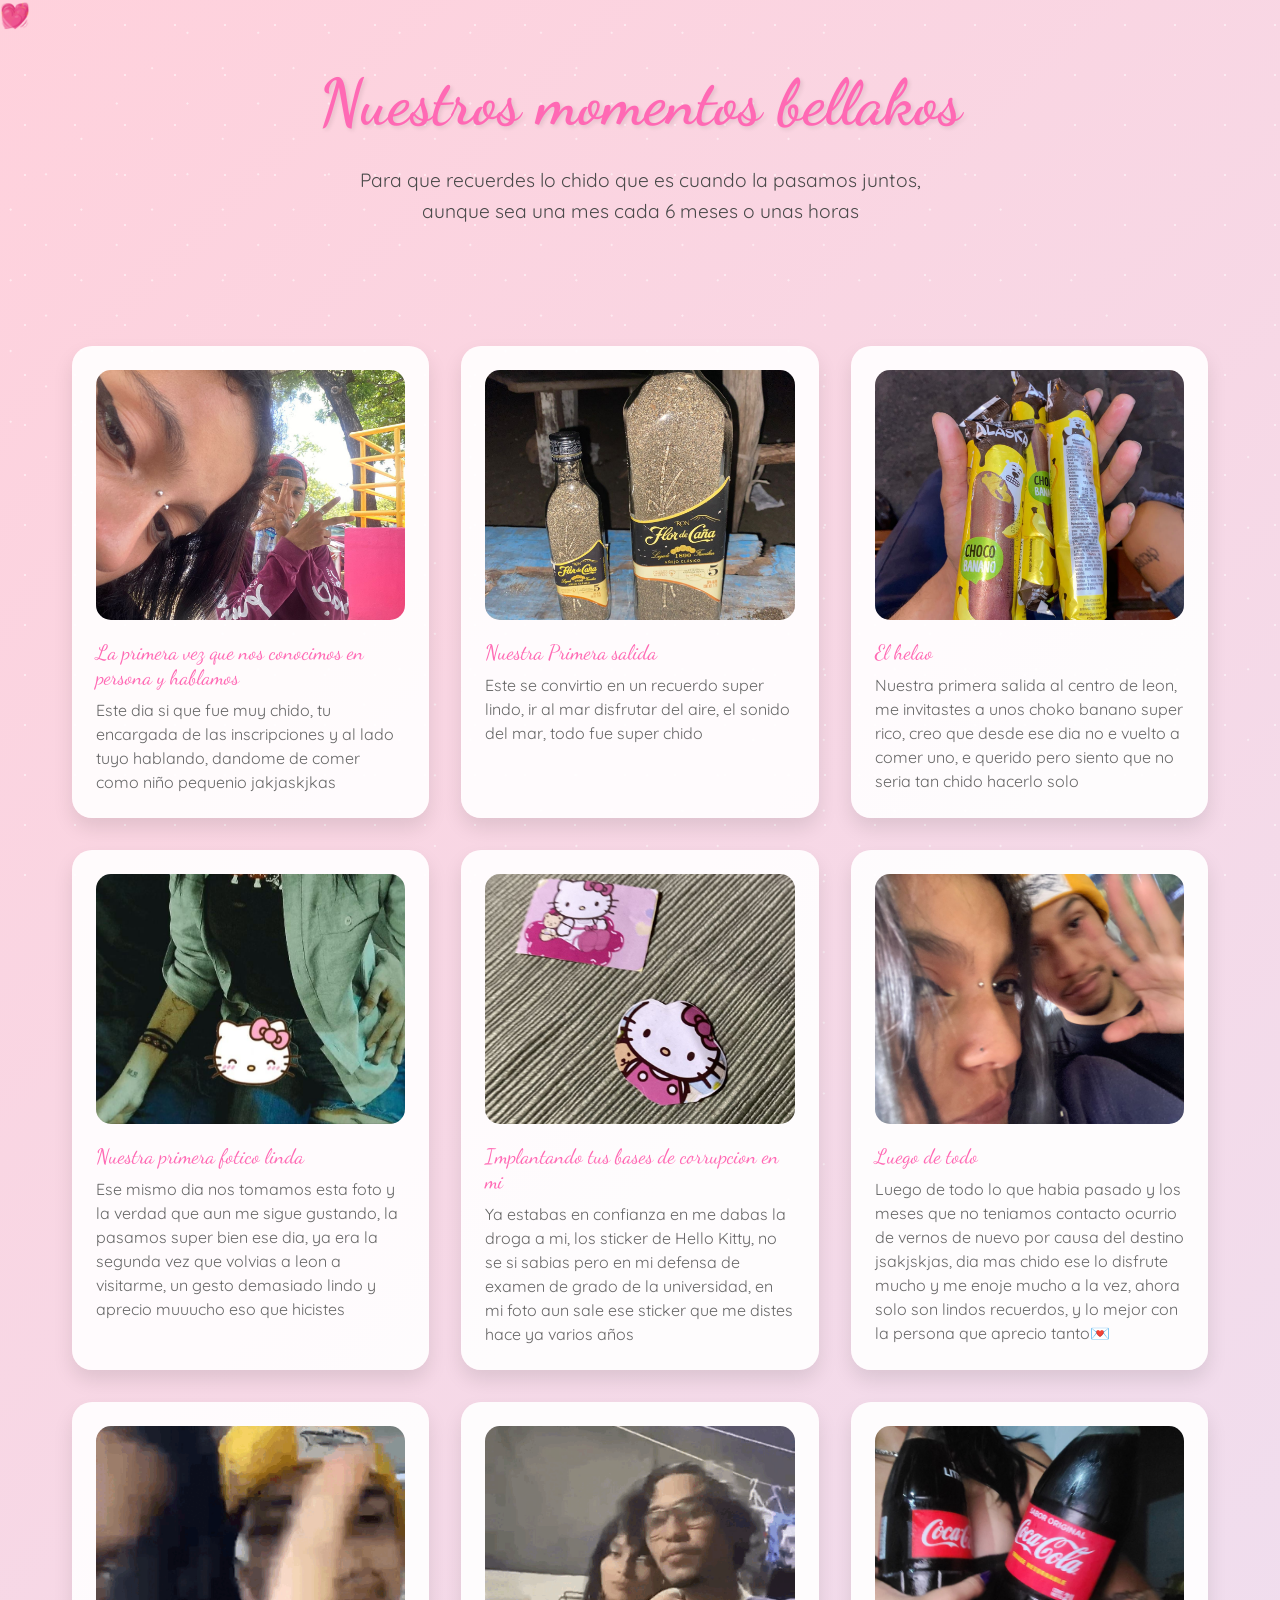
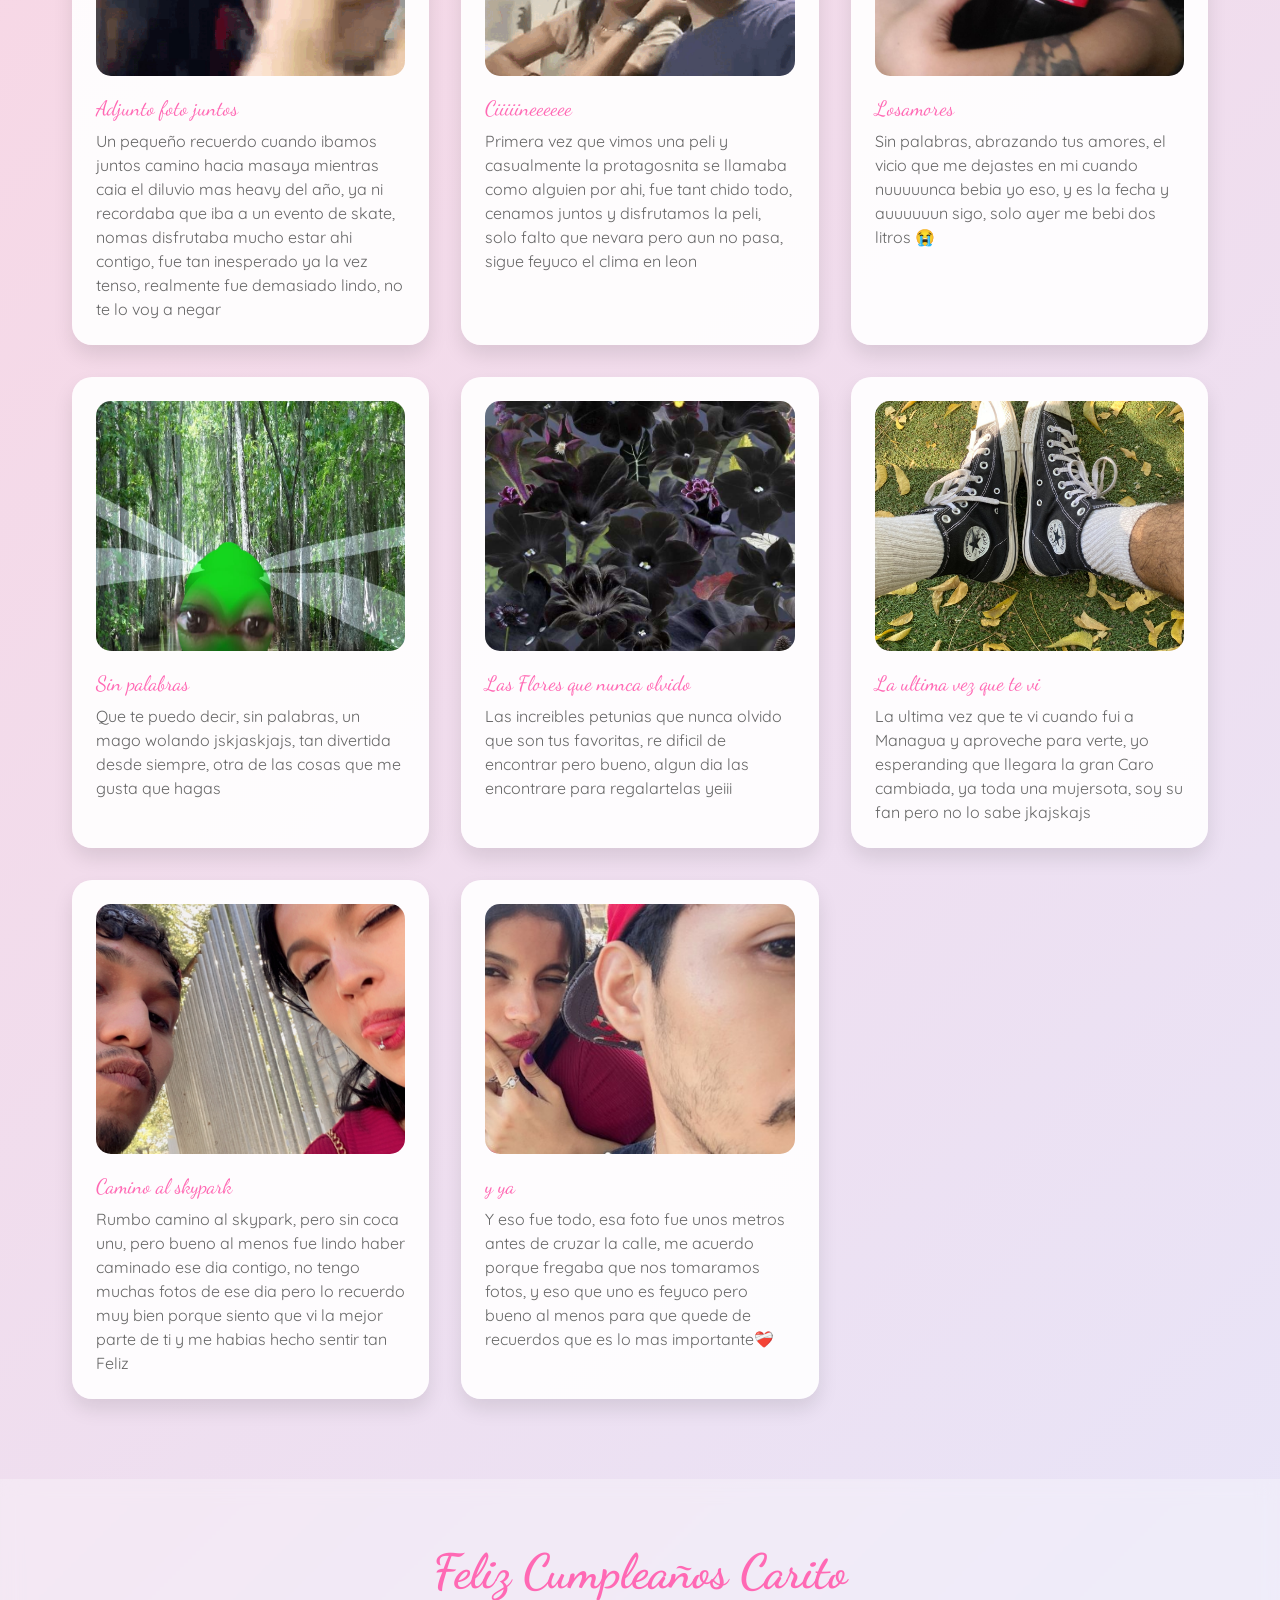
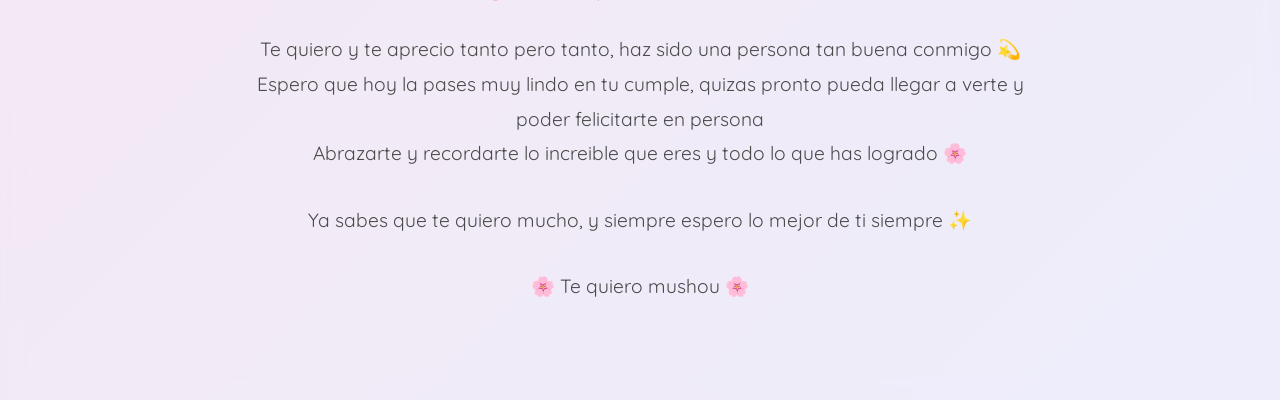
==== last.html @ 9035ee85 "Hola" ====
<!DOCTYPE html>
<html lang="en">

<head>
    <meta charset="UTF-8">
    <meta name="viewport" content="width=device-width, initial-scale=1.0">
    <title>Nuestros recuerdos Bacanos ✨</title>
    <style>
        @import url('https://fonts.googleapis.com/css2?family=Dancing+Script:wght@700&family=Quicksand:wght@300;400;500;600&display=swap');

        * {
            margin: 0;
            padding: 0;
            box-sizing: border-box;
        }

        body {
            min-height: 100vh;
            background: linear-gradient(135deg,
                    #ffd1dc 0%,
                    #e6e6fa 25%,
                    #ffefd5 50%,
                    #e6e6fa 75%,
                    #ffd1dc 100%);
            background-size: 400% 400%;
            animation: gradientFlow 15s ease infinite;
            font-family: 'Quicksand', sans-serif;
            overflow-x: hidden;
            color: #4a4a4a;
        }

        @keyframes gradientFlow {
            0% {
                background-position: 0% 50%;
            }

            50% {
                background-position: 100% 50%;
            }

            100% {
                background-position: 0% 50%;
            }
        }

        /* Enhanced Sparkle Effect */
        .magic-sparkles {
            position: fixed;
            top: 0;
            left: 0;
            width: 100%;
            height: 100%;
            pointer-events: none;
            z-index: 1;
        }

        .sparkle {
            position: absolute;
            width: 6px;
            height: 6px;
            border-radius: 50%;
            background-color: white;
            animation: twinkle var(--duration, 4s) ease-in-out infinite;
            opacity: 0;
        }

        @keyframes twinkle {

            0%,
            100% {
                opacity: 0;
                transform: scale(0.5);
            }

            50% {
                opacity: 0.8;
                transform: scale(1);
            }
        }

        /* Generate 50 sparkles with different positions and animations */
        .magic-sparkles::before,
        .magic-sparkles::after {
            content: '';
            position: absolute;
            width: 100%;
            height: 100%;
            background-image: radial-gradient(circle, white 1px, transparent 1px);
            background-size: 50px 50px;
            animation: sparkleLayer 8s linear infinite;
            opacity: 0.5;
        }

        .magic-sparkles::after {
            animation-delay: -4s;
            transform: rotate(45deg);
        }

        @keyframes sparkleLayer {
            0% {
                transform: translateY(0);
            }

            100% {
                transform: translateY(-50px);
            }
        }

        /* Floating Hearts */
        .floating-hearts {
            position: fixed;
            width: 100%;
            height: 100%;
            pointer-events: none;
            z-index: 2;
        }

        .heart {
            position: absolute;
            font-size: 1.5rem;
            color: rgba(255, 105, 180, 0.6);
            animation: floatHeart var(--float-duration, 6s) ease-in-out infinite;
            animation-delay: var(--delay, 0s);
        }

        @keyframes floatHeart {
            0% {
                transform: translate(0, 100vh) rotate(0deg);
            }

            100% {
                transform: translate(var(--translate-x, 0), -100vh) rotate(360deg);
            }
        }

        /* Welcome Section */
        .welcome {
            text-align: center;
            padding: 4rem 2rem;
            position: relative;
            z-index: 3;
        }

        .welcome h1 {
            font-family: 'Dancing Script', cursive;
            font-size: 4rem;
            color: #ff69b4;
            text-shadow: 2px 2px 4px rgba(0, 0, 0, 0.1);
            animation: fadeInScale 2s ease;
        }

        .welcome p {
            font-size: 1.2rem;
            max-width: 600px;
            margin: 1.5rem auto;
            line-height: 1.6;
            animation: fadeIn 2s ease 0.5s both;
        }

        /* Enhanced Memory Cards */
        .memory-container {
            max-width: 1200px;
            margin: 0 auto;
            padding: 2rem;
            display: grid;
            grid-template-columns: repeat(auto-fit, minmax(300px, 1fr));
            gap: 2rem;
            z-index: 3;
            position: relative;
        }

        .memory-card {
            background: rgba(255, 255, 255, 0.9);
            border-radius: 20px;
            padding: 1.5rem;
            box-shadow: 0 10px 20px rgba(0, 0, 0, 0.1);
            transition: all 0.5s cubic-bezier(0.4, 0, 0.2, 1);
            position: relative;
            overflow: hidden;
        }

        .memory-card:hover {
            transform: translateY(-10px) scale(1.02);
            box-shadow: 0 15px 30px rgba(0, 0, 0, 0.15);
        }

        .memory-card::before {
            content: '';
            position: absolute;
            top: 0;
            left: 0;
            width: 100%;
            height: 100%;
            background: linear-gradient(45deg, transparent, rgba(255, 255, 255, 0.4), transparent);
            transform: translateX(-100%);
            transition: 0.5s;
        }

        .memory-card:hover::before {
            transform: translateX(100%);
        }

        .memory-img {
            width: 100%;
            height: 250px;
            object-fit: cover;
            border-radius: 15px;
            margin-bottom: 1rem;
            transition: transform 0.5s ease;
        }

        .memory-card:hover .memory-img {
            transform: scale(1.05);
        }

        .memory-date {
            font-family: 'Dancing Script', cursive;
            color: #ff69b4;
            font-size: 1.3rem;
            margin-bottom: 0.5rem;
        }

        .memory-caption {
            font-size: 1rem;
            line-height: 1.5;
            color: #666;
        }

        /* Final Message Section */
        .final-message {
            text-align: center;
            padding: 4rem 2rem;
            background: rgba(255, 255, 255, 0.3);
            backdrop-filter: blur(10px);
            margin-top: 3rem;
            position: relative;
            z-index: 3;
        }

        .final-message h2 {
            font-family: 'Dancing Script', cursive;
            font-size: 3rem;
            color: #ff69b4;
            margin-bottom: 2rem;
            animation: heartbeat 2s infinite;
        }

        @keyframes heartbeat {

            0%,
            100% {
                transform: scale(1);
            }

            50% {
                transform: scale(1.1);
            }
        }

        .final-message p {
            font-size: 1.2rem;
            max-width: 800px;
            margin: 0 auto 2rem;
            line-height: 1.8;
        }

        .goodbye-btn {
            display: inline-block;
            padding: 1rem 2rem;
            font-size: 1.2rem;
            background: linear-gradient(45deg, #ff69b4, #da70d6);
            color: white;
            border: none;
            border-radius: 50px;
            cursor: pointer;
            text-decoration: none;
            transition: all 0.3s ease;
            box-shadow: 0 5px 15px rgba(255, 105, 180, 0.4);
            animation: float 3s infinite ease-in-out;
        }

        .goodbye-btn:hover {
            transform: translateY(-5px);
            box-shadow: 0 8px 20px rgba(255, 105, 180, 0.6);
        }

        @keyframes float {

            0%,
            100% {
                transform: translateY(0);
            }

            50% {
                transform: translateY(-10px);
            }
        }

        /* Animations */
        @keyframes fadeInScale {
            0% {
                opacity: 0;
                transform: scale(0.8);
            }

            100% {
                opacity: 1;
                transform: scale(1);
            }
        }

        @keyframes fadeIn {
            0% {
                opacity: 0;
            }

            100% {
                opacity: 1;
            }
        }

        /* Generate Hearts */
        .js-generate-hearts {
            position: fixed;
            width: 100%;
            height: 100%;
            pointer-events: none;
            z-index: 2;
        }

        /* Custom Scrollbar */
        ::-webkit-scrollbar {
            width: 12px;
        }

        ::-webkit-scrollbar-track {
            background: rgba(255, 255, 255, 0.4);
        }

        ::-webkit-scrollbar-thumb {
            background: linear-gradient(45deg, #ff69b4, #da70d6);
            border-radius: 6px;
        }

        /* Responsive Design */
        @media (max-width: 768px) {
            .welcome h1 {
                font-size: 3rem;
            }

            .memory-container {
                grid-template-columns: 1fr;
            }

            .final-message h2 {
                font-size: 2.5rem;
            }
        }
    </style>
</head>

<body>
    <div class="magic-sparkles"></div>
    <div class="floating-hearts">
        <!-- Hearts will be generated via CSS -->
        <div class="heart" style="--float-duration: 6s; --delay: 0s; --translate-x: 20px;">💝</div>
        <div class="heart" style="--float-duration: 8s; --delay: 1s; --translate-x: -30px;">💖</div>
        <div class="heart" style="--float-duration: 7s; --delay: 2s; --translate-x: 40px;">💗</div>
        <div class="heart" style="--float-duration: 9s; --delay: 3s; --translate-x: -20px;">💓</div>
        <div class="heart" style="--float-duration: 5s; --delay: 4s; --translate-x: 30px;">💕</div>
    </div>

    <section class="welcome">
        <h1>Nuestros momentos bellakos</h1>
        <p>Para que recuerdes lo chido que es cuando la pasamos juntos, aunque sea una mes cada 6 meses o unas horas</p>
    </section>

    <div class="memory-container">
        <div class="memory-card">
            <img src="./R1.jpeg" alt="First Date" class="memory-img">
            <div class="memory-date">La primera vez que nos conocimos en persona y hablamos</div>
            <div class="memory-caption">Este dia si que fue muy chido, tu encargada de las inscripciones y al lado tuyo hablando, dandome de comer como niño pequenio jakjaskjkas</div>
        </div>
        <div class="memory-card">
            <img src="./R2.jpeg" alt="Beach Day" class="memory-img">
            <div class="memory-date">Nuestra Primera salida</div>
            <div class="memory-caption">Este se convirtio en un recuerdo super lindo, ir al mar disfrutar del aire,  el sonido del mar, todo fue super chido</div>
        </div>
<div class="memory-card">
            <img src="./R3.jpeg" alt="Beach Day" class="memory-img">
            <div class="memory-date">El helao</div>
            <div class="memory-caption">Nuestra primera salida al centro de leon, me invitastes a unos choko banano super rico, creo que desde ese dia no e vuelto a comer uno, e querido pero siento que no seria tan chido hacerlo solo</div>
        </div>
        <div class="memory-card">
            <img src="./R4.jpeg" alt="Beach Day" class="memory-img">
            <div class="memory-date">Nuestra primera fotico linda</div>
            <div class="memory-caption">Ese mismo dia nos tomamos esta foto y la verdad que aun me sigue gustando, la pasamos super bien ese dia, ya era la segunda vez que volvias a leon a visitarme, un gesto demasiado lindo y aprecio muuucho eso que hicistes </div>
        </div>
        <div class="memory-card">
            <img src="./R5.jpeg" alt="Beach Day" class="memory-img">
            <div class="memory-date">Implantando tus bases de corrupcion en mi</div>
            <div class="memory-caption">Ya estabas en confianza en me dabas la droga a mi, los sticker de Hello Kitty, no se si sabias pero en mi defensa de examen de grado de la universidad, en mi foto aun sale ese sticker que me distes hace ya varios años</div>
        </div>
        <div class="memory-card">
            <img src="./R6.jpeg" alt="Beach Day" class="memory-img">
            <div class="memory-date">Luego de todo</div>
            <div class="memory-caption">Luego de todo lo que habia pasado y los meses que no teniamos contacto ocurrio de vernos de nuevo por causa del destino jsakjskjas, dia mas chido ese lo disfrute mucho y me enoje mucho a la vez, ahora solo son lindos recuerdos, y lo mejor con la persona que aprecio tanto💌</div>
        </div>
        <div class="memory-card">
            <img src="./R7.gif" alt="Beach Day" class="memory-img">
            <div class="memory-date">Adjunto foto juntos</div>
            <div class="memory-caption">Un pequeño recuerdo cuando ibamos juntos camino hacia masaya mientras caia el diluvio mas heavy del año, ya ni recordaba que iba a un evento de skate, nomas disfrutaba mucho estar ahi contigo, fue tan inesperado ya la vez tenso, realmente fue demasiado lindo, no te lo voy a negar</div>
        </div>
        <div class="memory-card">
            <img src="./R8.gif" alt="Beach Day" class="memory-img">
            <div class="memory-date">Ciiiiineeeeee</div>
            <div class="memory-caption">Primera vez que vimos una peli y casualmente la protagosnita se llamaba como alguien por ahi, fue tant chido todo, cenamos juntos y disfrutamos la peli, solo falto que nevara pero aun no pasa, sigue feyuco el clima en leon</div>
        </div>
        <div class="memory-card">
            <img src="./R9.jpeg" alt="Beach Day" class="memory-img">
            <div class="memory-date">Losamores</div>
            <div class="memory-caption">Sin palabras, abrazando tus amores, el vicio que me dejastes en mi cuando nuuuuunca bebia yo eso, y es la fecha y auuuuuun sigo, solo ayer me bebi dos litros 😭</div>
        </div>
        <div class="memory-card">
            <img src="./R10.jpeg" alt="Beach Day" class="memory-img">
            <div class="memory-date">Sin palabras</div>
            <div class="memory-caption">Que te puedo decir, sin palabras, un mago wolando jskjaskjajs, tan divertida desde siempre, otra de las cosas que me gusta que hagas</div>
        </div>
        <div class="memory-card">
            <img src="./R11.jpeg" alt="Beach Day" class="memory-img">
            <div class="memory-date">Las Flores que nunca olvido</div>
            <div class="memory-caption">Las increibles petunias que nunca olvido que son tus favoritas, re dificil de encontrar pero bueno, algun dia las encontrare para regalartelas yeiii</div>
        </div>
        <div class="memory-card">
            <img src="./R12.jpeg" alt="Beach Day" class="memory-img">
            <div class="memory-date">La ultima vez que te vi</div>
            <div class="memory-caption">La ultima vez que te vi cuando fui a Managua y aproveche para verte, yo esperanding que llegara la gran Caro cambiada, ya toda una mujersota, soy su fan pero no lo sabe jkajskajs</div>
        </div>
                <div class="memory-card">
            <img src="./R13.jpeg" alt="Beach Day" class="memory-img">
            <div class="memory-date">Camino al skypark</div>
            <div class="memory-caption">Rumbo camino al skypark, pero sin coca unu, pero bueno al menos fue lindo haber caminado ese dia contigo, no tengo muchas fotos de ese dia pero lo recuerdo muy bien porque siento que vi la mejor parte de ti y me habias hecho sentir tan Feliz</div>
        </div>
                <div class="memory-card">
            <img src="./R14.jpeg" alt="Beach Day" class="memory-img">
            <div class="memory-date">y ya</div>
            <div class="memory-caption">Y eso fue todo, esa foto fue unos metros antes de cruzar la calle, me acuerdo porque fregaba que nos tomaramos fotos, y eso que uno es feyuco pero bueno al menos para que quede de recuerdos que es lo mas importante❤️‍🩹</div>
        </div>

    </div>

    <section class="final-message">
        <h2>Feliz Cumpleaños Carito</h2>
        <p>Te quiero y te aprecio tanto pero tanto, haz sido una persona tan buena conmigo 💫<br>
           Espero que hoy la pases muy lindo en tu cumple, quizas pronto pueda llegar a verte y poder felicitarte en persona<br>
           Abrazarte y recordarte lo increible que eres y todo lo que has logrado 🌸</p>
        <p>Ya sabes que te quiero mucho, y siempre espero lo mejor de ti siempre ✨</p>
        <p>🌸 Te quiero mushou 🌸</p>
    </section>
</body>

</html>
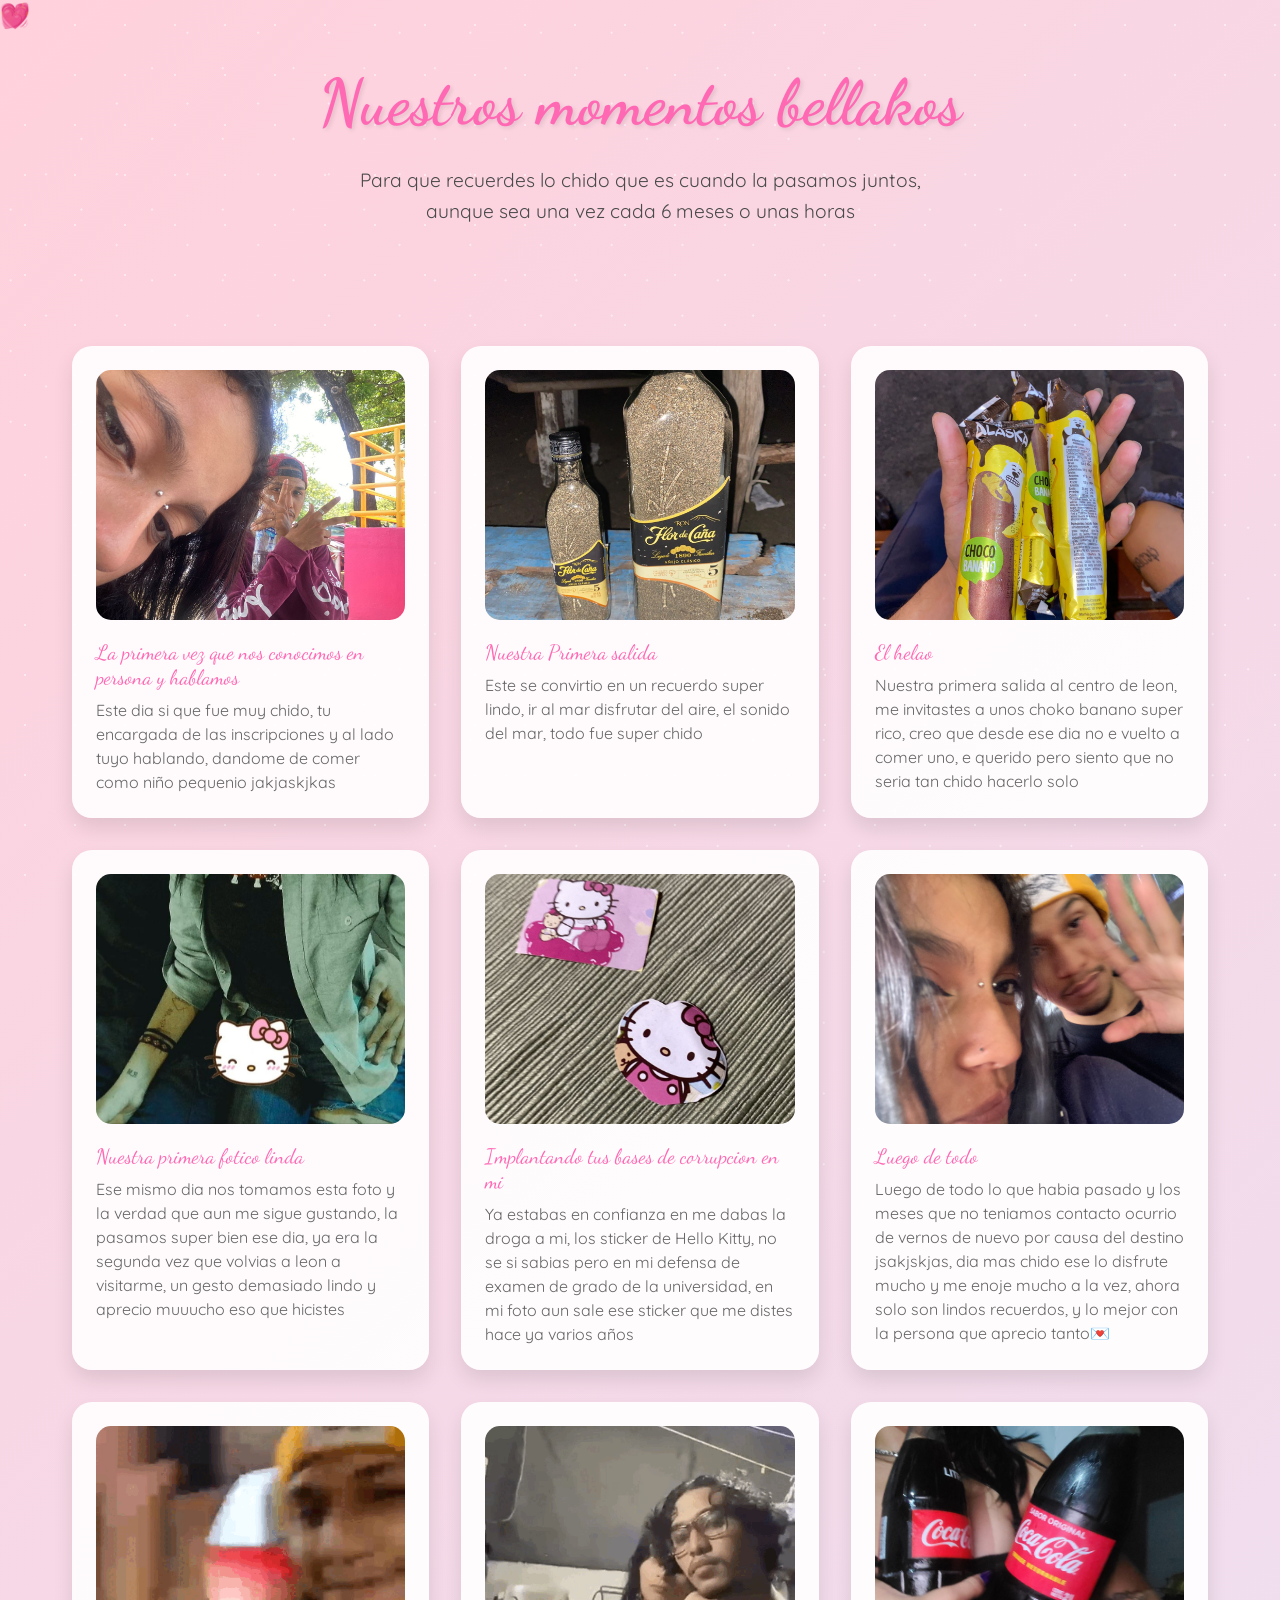
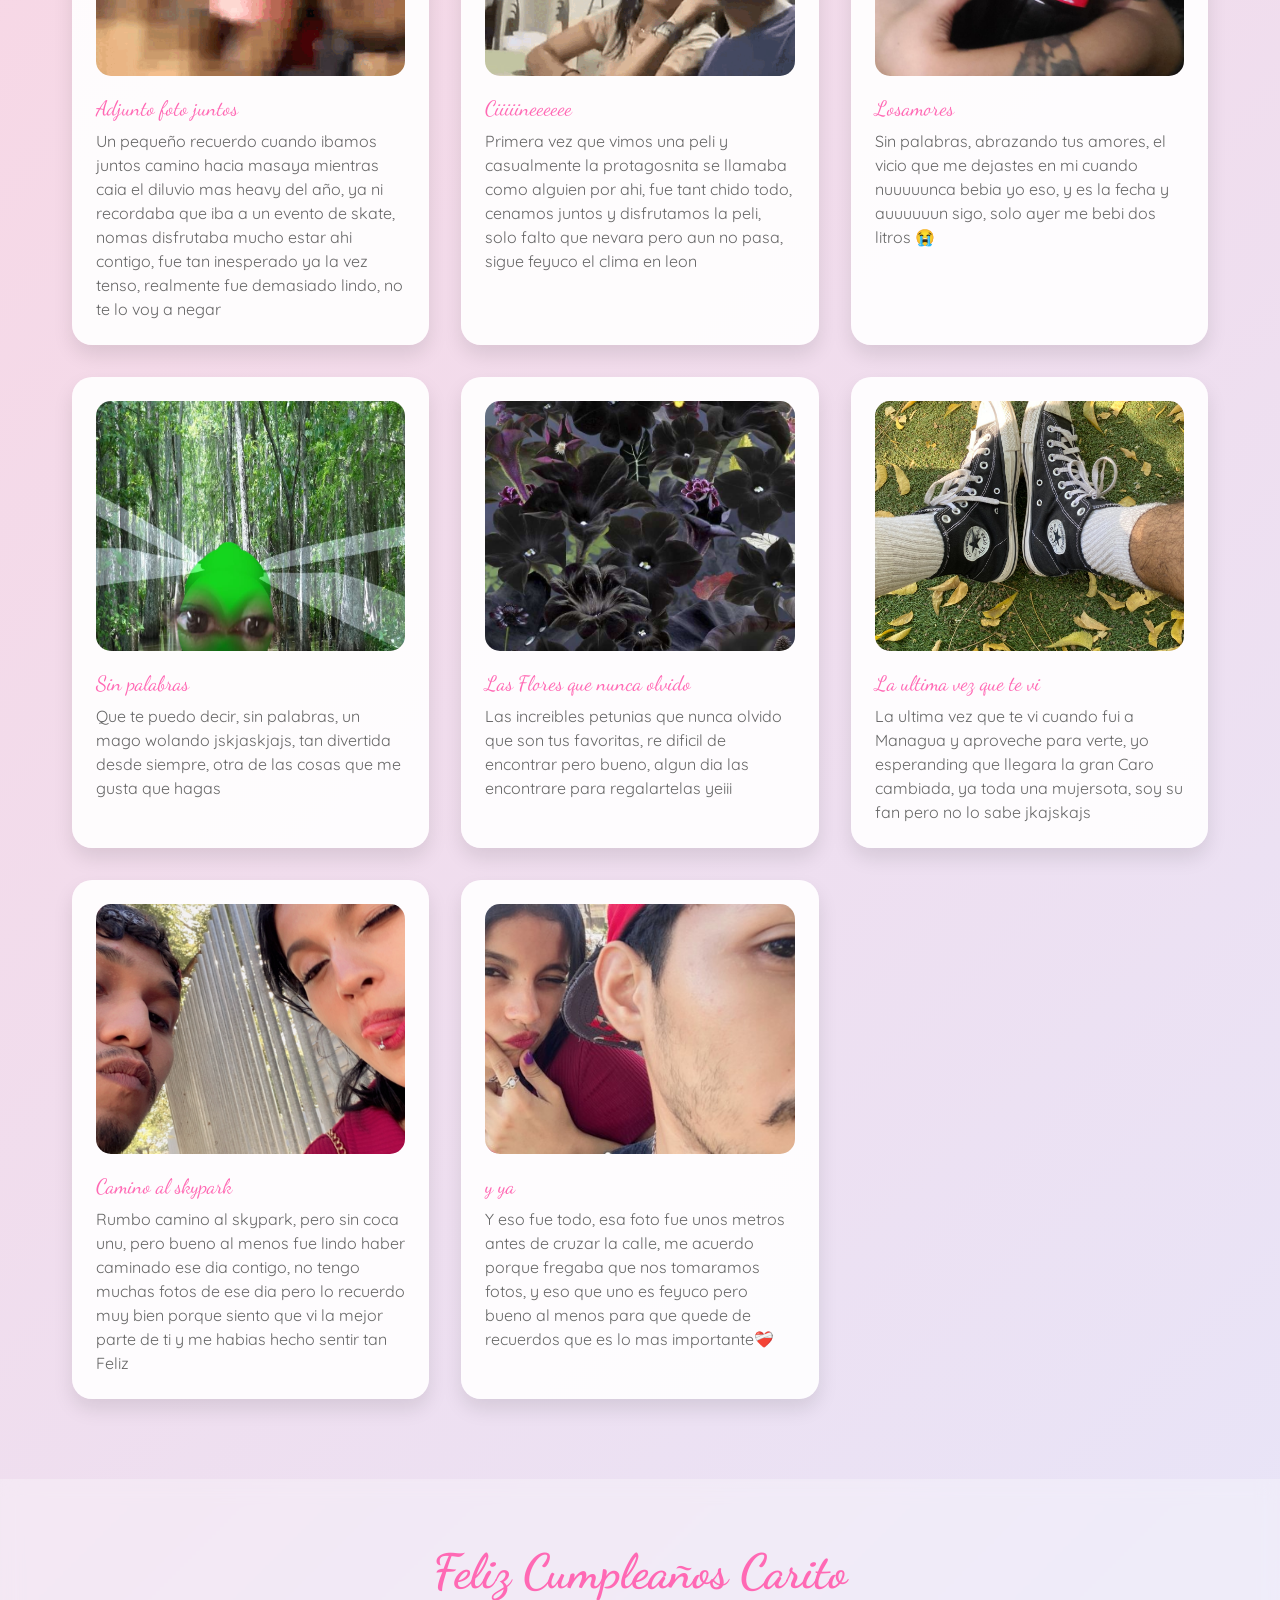
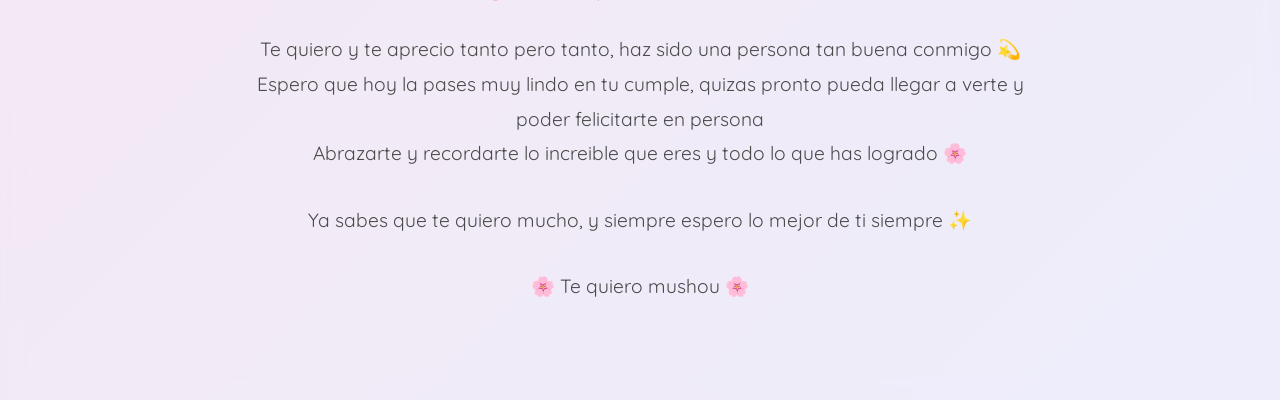
==== commit fe9887f2: "letra mala" ====
--- a/last.html
+++ b/last.html
@@ -372,7 +372,7 @@
 
     <section class="welcome">
         <h1>Nuestros momentos bellakos</h1>
-        <p>Para que recuerdes lo chido que es cuando la pasamos juntos, aunque sea una mes cada 6 meses o unas horas</p>
+        <p>Para que recuerdes lo chido que es cuando la pasamos juntos, aunque sea una vez cada 6 meses o unas horas</p>
     </section>
 
     <div class="memory-container">
